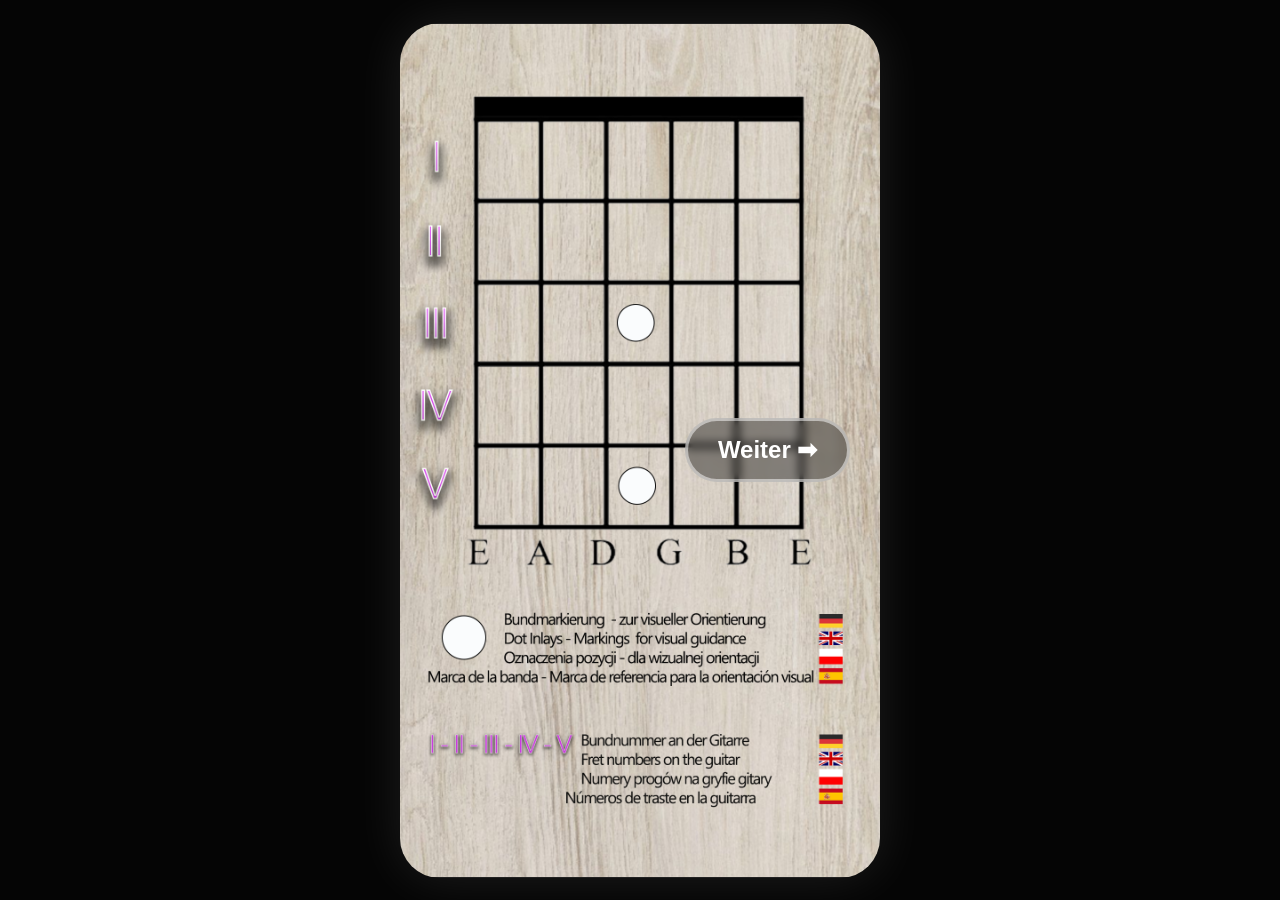
==== Aufgabe 2.html @ 6e95a96b "Initial commit: Little Guitar Academy Premium Smartphone App" ====
<!DOCTYPE html>
<html lang="de">
<head>
    <meta charset="UTF-8">
    <meta name="viewport" content="width=device-width, initial-scale=1.0">
    <title>Little Guitar Academy - Aufgabe 2</title>
    <meta name="description" content="Lerne mehr über Gitarren.">
    <link rel="stylesheet" href="style.css">
</head>
<body>
    <div id="app" class="page-aufgabe2">
        <!-- Versteckter Weiter-Button für die nächste Aufgabe -->
        <a href="Aufgabe 3.html" class="nav-arrow right-arrow hidden" id="finish-btn">Weiter ➡</a>

        <!-- Carousel Container -->
        <div id="carousel-container">
            <button id="prev-btn" class="nav-arrow left-arrow">◀</button>
            <div id="slides-wrapper">
                <!-- Slides werden per JavaScript generiert -->
            </div>
            <button id="next-btn" class="nav-arrow right-arrow">▶</button>
        </div>
    </div>

    <script src="translations.js"></script>
    <script src="aufgabe2.js"></script>
</body>
</html>
---- style.css ----
/* ======================================================
   Little Guitar Academy – Magical Design
   ====================================================== */

   * {
    margin: 0;
    padding: 0;
    box-sizing: border-box;
}

body {
    background-color: #050505;
    display: flex;
    justify-content: center;
    align-items: center;
    height: 100vh;
    width: 100vw;
    margin: 0;
    overflow: hidden; /* No outer website scroll */
    font-family: 'Comic Sans MS', 'Arial Rounded MT Bold', sans-serif;
}

/* ==========================================
   Utilities
   ========================================== */
.hidden {
    display: none !important;
}

/* --- App-Container mit Mascot-Hintergrund --- */
#app {
    position: relative;
    height: 95vh;
    max-height: 1920px;
    width: auto; /* Width determined by aspect-ratio */
    aspect-ratio: 9 / 16;
    background-color: #222;
    background-size: cover;
    background-position: center;
    background-repeat: no-repeat;
    border-radius: 40px;
    box-shadow: 0 0 50px rgba(255, 255, 255, 0.1);
    overflow-x: hidden;
    overflow-y: auto; /* Internal scrolling within the phone frame */
    display: flex;
    flex-direction: column;
    align-items: center;
    z-index: 10;
}

/* --- Page specific Backgrounds --- */
.page-menu {
    background-image: url('mascot.png');
}

.page-stimmung2 {
    background-image: url('Stimmung 2..png');
}

/* --- Navigation Buttons --- */
#start-menu-btn {
    position: absolute;
    bottom: 5%; /* Weiter nach unten gesetzt */
    left: 50%;
    transform: translateX(-50%);
    padding: 10px 30px;
    z-index: 100;
    display: inline-block;
    text-decoration: none;
    background: rgba(0, 0, 0, 0.6);
    backdrop-filter: blur(5px);
    border-radius: 40px;
    border: 2px solid rgba(255, 255, 255, 0.3);
    transition: all 0.3s ease;
    box-shadow: 0 5px 20px rgba(0, 0, 0, 0.5);
    white-space: nowrap;
}

#start-menu-btn .magic-text {
    margin: 0;
    font-size: 1.5rem; /* Schrift verkleinert */
}

#start-menu-btn:hover {
    background: rgba(0, 0, 0, 0.4);
    border-color: rgba(255, 255, 255, 0.8);
    transform: translateX(-50%) scale(1.05);
    box-shadow: 0 5px 30px rgba(255, 255, 255, 0.6);
}

/* --- Welcome Form (Hero Page) --- */
.welcome-container {
    position: absolute;
    top: 22%; /* Unterkante des Input-Feldes landet exakt beim 4. Bund, ohne das Logo zu verkratzen */
    width: 100%;
    display: flex;
    flex-direction: column;
    align-items: center;
    z-index: 200;
}

.welcome-title {
    font-size: 2.0rem; /* Kleiner und lesbarer */
    margin: 0 0 5px 0;
    font-weight: bold;
    letter-spacing: 2px;
}

/* Bunte Buchstaben-Symphonie (Rosa, Gelb, Blau, Grün, Lila, Orange) */
.welcome-title span:nth-child(6n+1) { color: #ff66cc; text-shadow: 0 0 10px rgba(255, 102, 204, 0.8); } /* Rosa */
.welcome-title span:nth-child(6n+2) { color: #ffdb4d; text-shadow: 0 0 10px rgba(255, 219, 77, 0.8); } /* Gelb */
.welcome-title span:nth-child(6n+3) { color: #4c4dff; text-shadow: 0 0 10px rgba(76, 77, 255, 0.8); } /* Blau */
.welcome-title span:nth-child(6n+4) { color: #4cff4c; text-shadow: 0 0 10px rgba(76, 255, 76, 0.8); } /* Grün */
.welcome-title span:nth-child(6n+5) { color: #d94dff; text-shadow: 0 0 10px rgba(217, 77, 255, 0.8); } /* Lila */
.welcome-title span:nth-child(6n+6) { color: #ff8c4c; text-shadow: 0 0 10px rgba(255, 140, 76, 0.8); } /* Orange */

.welcome-subtitle {
    color: #ffdb4d; /* Strahlendes Gelb statt Weiß */
    font-size: 1.1rem; /* Etwas kleiner */
    margin: 0 0 15px 0;
    letter-spacing: 0px; /* Zusammengeknutscht (schmaler) */
    font-weight: bold;
    text-shadow: 0 0 8px rgba(0, 0, 0, 0.8);
}

.name-input {
    background: rgba(0, 0, 0, 0.5); /* Dunklerer Hintergrund für besseren Kontrast */
    backdrop-filter: blur(8px);
    border: 3px solid rgba(255, 102, 204, 0.8); /* Bunte, deutliche Umrahmung statt Weiß */
    border-radius: 30px;
    padding: 10px 20px;
    color: white;
    font-size: 1.3rem;
    font-family: inherit;
    text-align: center;
    width: 250px;
    transition: all 0.3s ease;
    outline: none;
    box-shadow: 0 4px 15px rgba(0, 0, 0, 0.3);
}

.name-input::placeholder {
    color: rgba(255, 255, 255, 0.5);
}

.name-input:focus {
    width: 280px;
    border-color: #ffdb4d; /* Wechselt zu strahlendem Gelb bei Fokus */
    background: rgba(0, 0, 0, 0.6);
    box-shadow: 0 0 20px rgba(255, 219, 77, 0.8);
}

/* --- Sprachauswahl --- */
#language-selector {
    position: absolute;
    top: 10%; /* Deutlich weiter runter */
    left: 50%;
    transform: translateX(-50%);
    text-align: center;
    z-index: 300;
}

.lang-title {
    color: #ff66cc; /* Buntes Rosa statt Weiß */
    font-weight: bold;
    font-size: 1.2rem; /* Größer */
    margin: 0 0 8px 0;
    letter-spacing: 1px;
    text-shadow: 0 2px 4px rgba(0, 0, 0, 0.8);
}

.flags-container {
    display: flex;
    gap: 15px;
    justify-content: center;
}

.lang-flag {
    width: 55px; /* Größere Flaggen */
    height: 55px;
    border-radius: 50%;
    object-fit: cover;
    cursor: pointer;
    border: 2px solid rgba(255, 255, 255, 0.4);
    box-shadow: 0 2px 5px rgba(0, 0, 0, 0.5);
    transition: all 0.2s ease;
    filter: grayscale(40%); /* Nicht-aktive Flaggen leicht abgedunkelt */
}

.lang-flag:hover {
    transform: scale(1.1);
    filter: grayscale(0%);
    border-color: rgba(255, 255, 255, 0.8);
}

.lang-flag.active {
    transform: scale(1.2);
    border-color: #fff;
    box-shadow: 0 0 15px rgba(255, 255, 255, 0.8);
    filter: grayscale(0%);
}

.back-btn {
    position: absolute;
    top: 20px;
    left: 20px;
    padding: 10px 20px;
    background: rgba(255, 255, 255, 0.2);
    backdrop-filter: blur(5px);
    color: white;
    text-decoration: none;
    font-size: 1.2rem;
    font-weight: bold;
    border-radius: 20px;
    border: 2px solid rgba(255, 255, 255, 0.5);
    z-index: 200;
    transition: all 0.2s ease;
}

.back-btn:hover {
    background: rgba(255, 255, 255, 0.4);
    transform: scale(1.05);
}

.next-btn {
    position: absolute;
    bottom: 30px;
    left: 50%;
    transform: translateX(-50%);
    padding: 12px 30px;
    background: rgba(255, 255, 255, 0.15);
    backdrop-filter: blur(8px);
    color: white;
    text-decoration: none;
    font-size: 1.4rem;
    font-weight: bold;
    border-radius: 30px;
    border: 2px solid rgba(255, 255, 255, 0.6);
    z-index: 200;
    transition: all 0.2s ease;
    box-shadow: 0 4px 15px rgba(0, 0, 0, 0.3);
    white-space: nowrap;
}

.next-btn:hover {
    background: rgba(255, 255, 255, 0.3);
    transform: translateX(-50%) scale(1.05);
    box-shadow: 0 6px 20px rgba(255, 255, 255, 0.4);
}

/* --- Start Overlay (für AudioContext Freigabe) --- */
#start-overlay {
    position: absolute;
    top: 0;
    left: 0;
    width: 100%;
    height: 100%;
    background: rgba(0, 0, 0, 0.6);
    backdrop-filter: blur(8px);
    z-index: 1000;
    display: flex;
    justify-content: center;
    align-items: center;
    cursor: pointer;
    transition: opacity 0.8s ease, visibility 0.8s;
}

#start-overlay.hidden {
    opacity: 0;
    visibility: hidden;
    pointer-events: none;
}

.magic-text {
    font-size: 4vw;
    color: #ffd700;
    text-shadow: 0 0 20px #ff69b4, 0 0 40px #ff1493;
    animation: float 2s ease-in-out infinite;
    text-align: center;
}

@keyframes float {
    0%, 100% { transform: translateY(0); }
    50% { transform: translateY(-15px); }
}

/* --- Page Title --- */
.page-title {
    position: absolute;
    top: 120px; /* Deutlich höher, damit es nicht in die Buttons ragt */
    left: 50%;
    transform: translateX(-50%);
    width: 90%;
    text-align: center;
    color: rgba(255, 255, 255, 0.9);
    font-size: min(6vw, 2.2rem); /* Skaliert exakt mit der Fensterbreite */
    text-shadow: 0 0 10px rgba(255, 255, 255, 0.5);
    z-index: 50;
    margin: 0;
    font-family: 'Inter', 'Segoe UI', Arial, sans-serif; /* Cleaner, erwachsenerer Font */
    font-weight: 600;
    letter-spacing: 0.5px; /* Weniger breit */
    white-space: nowrap; /* In einer Linie erzwingen (Vers) */
    padding: 0 5%;
}

/* --- Tuning Interface (Buttons + Strings) --- */
#tuning-interface {
    position: absolute;
    /* Höher angesetzt, bei der oberen Akustik-Loch-Kante */
    top: 55%; 
    left: 50%;
    transform: translate(-50%, -50%);
    /* Etwas breiter als vorher */
    width: 380px; 
    height: 55%; 
    display: flex;
    flex-direction: column;
    z-index: 10;
}

/* --- Buttons Container --- */
#buttons-container {
    display: flex;
    justify-content: space-between;
    width: 100%;
    margin-bottom: 15px; /* Abstand zu den Saiten */
}

/* --- Einzelne bunte Buttons --- */
.tuning-btn {
    width: 45px;
    height: 45px;
    border-radius: 50%;
    border: 2px solid rgba(255, 255, 255, 0.8);
    font-size: 1.2rem;
    font-weight: bold;
    color: white;
    cursor: pointer;
    box-shadow: 0 4px 10px rgba(0,0,0,0.5);
    transition: all 0.2s ease;
    display: flex;
    justify-content: center;
    align-items: center;
    text-shadow: 1px 1px 3px rgba(0,0,0,0.8);
}

.tuning-btn:active {
    transform: scale(0.9);
}

/* Button-Farben passend zu den Saiten */
.tuning-btn[data-index="0"] { background: radial-gradient(circle, #ff4c4c, #cc0000); box-shadow: 0 0 15px #ff4c4c; } /* Rot */
.tuning-btn[data-index="1"] { background: radial-gradient(circle, #ffdb4d, #cca300); box-shadow: 0 0 15px #ffdb4d; } /* Gelb */
.tuning-btn[data-index="2"] { background: radial-gradient(circle, #4cff4c, #00cc00); box-shadow: 0 0 15px #4cff4c; } /* Grün */
.tuning-btn[data-index="3"] { background: radial-gradient(circle, #4c4dff, #0000cc); box-shadow: 0 0 15px #4c4dff; } /* Blau */
.tuning-btn[data-index="4"] { background: radial-gradient(circle, #d94dff, #9900cc); box-shadow: 0 0 15px #d94dff; } /* Lila */
.tuning-btn[data-index="5"] { background: radial-gradient(circle, #ff8c4c, #cc5200); box-shadow: 0 0 15px #ff8c4c; } /* Orange */

/* --- Saiten-Container --- */
#strings-container {
    width: 100%; 
    flex-grow: 1; /* Nimmt den restlichen Platz nach unten ein */
    display: flex;
    justify-content: space-between;
}

/* --- Einzelne magische Saite --- */
.guitar-string {
    width: 45px; /* Exakt dieselbe Breite wie .tuning-btn, damit sie mittig darunter liegen! */
    height: 100%;
    cursor: pointer;
    position: relative;
    display: flex;
    justify-content: center;
    /* Transparente Hitbox für einfachen Hover */
    background: transparent; 
}

/* Sichtbare Saite (Pseudo-Element), um dicke Hitbox beizubehalten */
.guitar-string::before {
    content: '';
    position: absolute;
    top: 0;
    bottom: 0;
    width: 6px;
    border-radius: 4px;
    opacity: 0.6; /* Dezent im Ruhezustand */
    transition: all 0.3s cubic-bezier(0.25, 0.8, 0.25, 1);
}

/* Saiten-Farben (Regenbogen) */
.guitar-string[data-index="0"]::before {
    background: #ff3b3b;
    box-shadow: 0 0 5px #ff3b3b;
    width: 8px; /* Tiefe E = dicker */
}
.guitar-string[data-index="1"]::before {
    background: #ffb83b;
    box-shadow: 0 0 5px #ffb83b;
    width: 7px;
}
.guitar-string[data-index="2"]::before {
    background: #3bff5b;
    box-shadow: 0 0 5px #3bff5b;
    width: 6px;
}
.guitar-string[data-index="3"]::before {
    background: #3b9bff;
    box-shadow: 0 0 5px #3b9bff;
    width: 5px;
}
.guitar-string[data-index="4"]::before {
    background: #b83bff;
    box-shadow: 0 0 5px #b83bff;
    width: 4px;
}
.guitar-string[data-index="5"]::before {
    background: #ff3b9b; /* Hohes E = Pink/Orange für Magie */
    box-shadow: 0 0 5px #ff3b9b;
    width: 3px;
}

/* --- Hover-Effekt (Magisches Aufglühen) --- */
.guitar-string:hover::before,
.guitar-string.vibrate::before {
    opacity: 1; /* Volles Aufglühen */
    filter: brightness(1.5) contrast(1.2);
}

.guitar-string[data-index="0"]:hover::before, .guitar-string[data-index="0"].vibrate::before { box-shadow: 0 0 20px #ff3b3b, 0 0 40px #ff3b3b; }
.guitar-string[data-index="1"]:hover::before, .guitar-string[data-index="1"].vibrate::before { box-shadow: 0 0 20px #ffb83b, 0 0 40px #ffb83b; }
.guitar-string[data-index="2"]:hover::before, .guitar-string[data-index="2"].vibrate::before { box-shadow: 0 0 20px #3bff5b, 0 0 40px #3bff5b; }
.guitar-string[data-index="3"]:hover::before, .guitar-string[data-index="3"].vibrate::before { box-shadow: 0 0 20px #3b9bff, 0 0 40px #3b9bff; }
.guitar-string[data-index="4"]:hover::before, .guitar-string[data-index="4"].vibrate::before { box-shadow: 0 0 20px #b83bff, 0 0 40px #b83bff; }
.guitar-string[data-index="5"]:hover::before, .guitar-string[data-index="5"].vibrate::before { box-shadow: 0 0 20px #ff3b9b, 0 0 40px #ff3b9b; }

/* --- Vibrations-Animation --- */
@keyframes string-vibrate {
    0% { transform: translateX(0); }
    15% { transform: translateX(-3px); }
    30% { transform: translateX(2.5px); }
    45% { transform: translateX(-2px); }
    60% { transform: translateX(1.5px); }
    75% { transform: translateX(-1px); }
    90% { transform: translateX(0.5px); }
    100% { transform: translateX(0); }
}

/* Wenn die Saite klingt (Hover + JS) */
.guitar-string.vibrate::before {
    animation: string-vibrate 0.12s ease-in-out infinite;
}

/* --- Fade-Out Effekt für Seitenwechsel --- */
.page-fade-out {
    opacity: 0;
    transition: opacity 1.5s ease-in-out;
    pointer-events: none;
}

/* ==========================================
   Aufgabe 2: Akkord-Carousel (Vollbild)
   ========================================== */
.page-aufgabe2 {
    width: 100vw;
    height: 100vh;
    overflow: hidden;
    position: relative;
    background: #000;
    /* Hintergrund wird bildschirmfüllend skaliert, aber nicht übermäßig vergrößert */
    background-size: cover;
    background-position: center;
}

#carousel-container {
    width: 100%;
    height: 100%;
    position: relative;
    display: flex;
    justify-content: center;
    align-items: center;
}

#slides-wrapper {
    width: 100%;
    height: 100%;
    position: relative;
}

.carousel-slide {
    position: absolute;
    top: 0;
    left: 0;
    width: 100%;
    height: 100%;
    background-size: contain; /* Damit das ganze Bild sichtbar bleibt! */
    background-position: center;
    background-repeat: no-repeat;
    display: flex;
    justify-content: center;
    align-items: flex-end; /* Button unten */
    padding-bottom: 2%; /* Weniger Abstand, damit der Akkordname nicht verdeckt wird */
    opacity: 0;
    transition: opacity 0.5s ease-in-out;
}

.carousel-slide.active {
    opacity: 1;
    z-index: 10;
}

/* Navigation Pfeile */
.nav-arrow {
    position: absolute;
    top: 50%;
    transform: translateY(-50%);
    background: rgba(0, 0, 0, 0.4);
    border: 3px solid rgba(255, 255, 255, 0.5);
    color: white;
    font-size: 1.5rem;
    padding: 15px 30px;
    border-radius: 40px;
    cursor: pointer;
    z-index: 100;
    display: flex;
    justify-content: center;
    align-items: center;
    transition: all 0.3s ease;
    backdrop-filter: blur(5px);
    font-weight: bold;
    white-space: nowrap;
}

.nav-arrow:hover {
    background: rgba(0, 0, 0, 0.7);
    transform: translateY(-50%) scale(1.1);
    border-color: #ffdb4d;
    box-shadow: 0 0 20px rgba(255, 219, 77, 0.8);
    color: #ffdb4d;
}

.left-arrow { left: 30px; }
.right-arrow { right: 30px; }

/* Play Chord Button (Magisch!) */
.play-chord-btn {
    background: radial-gradient(circle, #ff66cc, #cc0066);
    border: 3px solid #fff;
    border-radius: 40px;
    padding: 15px 40px;
    color: white;
    font-size: 2rem;
    font-weight: bold;
    cursor: pointer;
    box-shadow: 0 0 20px #ff66cc, 0 8px 30px rgba(0,0,0,0.5);
    transition: all 0.2s cubic-bezier(0.25, 0.8, 0.25, 1);
    z-index: 50;
    text-shadow: 2px 2px 5px rgba(0,0,0,0.5);
}

.play-chord-btn:hover {
    transform: scale(1.08) translateY(-5px);
    box-shadow: 0 0 40px #ff66cc, 0 15px 40px rgba(0,0,0,0.6);
}

.play-chord-btn.clicked {
    transform: scale(0.95);
    box-shadow: 0 0 10px #ff66cc;
    filter: brightness(1.2);
}

/* --- Page 3: Vertrauens-Seite (Professional Only) --- */
/* Legacy .page-trust removed for consolidation */

.page-trust .content-overlay {
    background: rgba(0, 0, 0, 0.7); /* Dunkler Overlay für Lesbarkeit */
    backdrop-filter: blur(10px);
    border: 1px solid rgba(255, 255, 255, 0.1);
    border-radius: 20px;
    padding: 30px;
    max-width: 600px;
    width: 100%;
    box-shadow: 0 10px 30px rgba(0, 0, 0, 0.5);
    margin: auto; /* Vertikal zentrieren */
}

.trust-title {
    font-size: 1.8rem;
    text-align: center;
    margin-bottom: 20px;
    letter-spacing: 2px;
    color: #ffd700; /* Gold für Vertrauen */
    font-weight: bold;
    text-transform: uppercase;
}

.trust-intro {
    font-size: 1rem;
    margin-bottom: 15px;
    line-height: 1.4;
    font-weight: bold;
}

.trust-list {
    list-style: none;
    padding: 0;
    margin-bottom: 30px;
}

.trust-list li {
    font-size: 0.9rem; /* Erheblich kleiner */
    line-height: 1.6;
    margin-bottom: 20px;
    color: rgba(255, 255, 255, 0.9);
}

.contact-section, .privacy-section {
    margin-top: 40px;
    border-top: 1px solid rgba(255, 255, 255, 0.1);
    padding-top: 20px;
}

.contact-section h2, .privacy-section h3 {
    font-size: 1.2rem;
    margin-bottom: 15px;
    letter-spacing: 1px;
}

.magic-form {
    display: flex;
    flex-direction: column;
    gap: 15px;
}

.magic-form input, .magic-form textarea {
    background: rgba(255, 255, 255, 0.05);
    border: 1px solid rgba(255, 255, 255, 0.2);
    border-radius: 8px;
    padding: 12px;
    color: white;
    font-family: Arial, sans-serif;
    font-size: 0.9rem;
}

.magic-form textarea {
    min-height: 100px;
    resize: vertical;
}

.magic-form input:focus, .magic-form textarea:focus {
    border-color: #ffd700;
    outline: none;
    background: rgba(255, 255, 255, 0.1);
    box-shadow: 0 0 15px rgba(255, 215, 0, 0.3);
}

.privacy-text {
    font-size: 0.8rem;
    color: rgba(255, 255, 255, 0.6);
    line-height: 1.4;
    max-height: 120px;
    overflow-y: auto;
    padding: 15px;
    background: rgba(0, 0, 0, 0.3);
    border-radius: 8px;
    border: 1px inset rgba(255, 255, 255, 0.05);
}

/* Back Button Fix für Vertrauensseite */
.page-trust .back-btn {
    position: absolute;
    top: 20px;
    left: 20px;
    width: auto;
}

/* Responsive Anpassungen für Textseite */
@media (max-width: 600px) {
    .page-trust { padding: 40px 10px; }
    .page-trust .content-overlay { padding: 20px; }
    .trust-title { font-size: 1.5rem; }
}

/* ==========================================
   High-Fidelity Branding & Footer (Mockup)
   ========================================== */

.brand-header {
    display: flex;
    align-items: center;
    padding: 20px;
    width: 100%;
}

.brand-logo-img {
    height: 80px;
    width: auto;
    object-fit: contain;
    margin-right: 15px;
    filter: drop-shadow(0 4px 8px rgba(0,0,0,0.5));
}
.brand-name-gold {
    color: #94845b;
    font-family: 'Times New Roman', serif;
    font-size: 1.6rem;
    font-weight: bold;
    letter-spacing: 1px;
    text-shadow: 2px 2px 4px rgba(0,0,0,0.5);
    line-height: 1.1;
}

.page-trust {
    background: url('HOLZ HINTERGRUND CLEAN 1080x1920.png') no-repeat center top;
    background-size: cover;
    background-attachment: scroll; /* Scroll with content inside #app */
    color: white;
    padding: 15px;
    display: flex;
    flex-direction: column;
    align-items: center;
    width: 100%; /* Fill #app container width */
    height: auto;
    min-height: 100.1%; /* Push content down to allow internal scroll if needed */
    box-sizing: border-box;
    border-radius: 40px;
}

.trust-title {
    color: #94845b; 
    font-size: 1.6rem; /* Still smaller */
    font-weight: 900;
    margin: 5px 0 10px 0; 
    text-transform: uppercase;
    text-align: center;
    letter-spacing: 1px;
    text-shadow: 0 0 10px rgba(0,0,0,0.7);
}

.trust-intro {
    font-size: 1.1rem; /* Verkleinert von 1.3rem */
    font-weight: bold;
    text-align: center;
    max-width: 90%;
    margin-bottom: 15px; /* Verkleinert von 25px */
    line-height: 1.3;
}

.trust-list {
    list-style: none;
    padding: 0;
    margin: 0;
    max-width: 90%;
}

.trust-list li {
    margin-bottom: 10px;
    font-size: 0.85rem; /* Still a bit smaller to fit more */
    line-height: 1.3;
    position: relative;
    padding-left: 15px;
}

.trust-list li::before {
    content: "•";
    position: absolute;
    left: 0;
    color: #ffdb4d;
}

/* Einheitlicher Dark-Style Button (Replikation von .black-btn) */
.gradient-btn {
    background: #222;
    border: 2px solid #555;
    color: white;
    padding: 12px 30px; /* Kompakter */
    border-radius: 50px;
    text-decoration: none;
    font-weight: bold;
    font-size: 1.1rem; /* Verkleinert von 1.3rem */
    margin: 15px 0; /* Verkleinert von 30px */
    box-shadow: 0 4px 15px rgba(0,0,0,0.4);
    transition: all 0.3s ease;
    display: inline-block;
    text-align: center;
}

.gradient-btn:hover {
    background: #000;
    transform: scale(1.05);
    border-color: #94845b; /* Passendes Gold für den Hover-Rand */
}

.gradient-btn:hover {
    transform: scale(1.05);
    box-shadow: 0 6px 20px rgba(255, 0, 204, 0.4);
}

/* Footer Layout (Mockup) */
.social-footer {
    width: 100%;
    display: flex;
    flex-direction: column;
    align-items: center;
    margin-top: auto;
    padding-bottom: 40px; /* Mehr Platz für den Button darüber */
}

.partner-logos {
    display: flex;
    gap: 20px;
    margin-bottom: 15px;
    align-items: center;
}

.partner-logo {
    height: 35px;
    object-fit: contain;
    border-radius: 4px;
}

.social-links {
    display: flex;
    gap: 20px;
}

.social-icon {
    width: 40px;
    height: 40px;
    object-fit: cover;
    border-radius: 8px;
    transition: transform 0.2s ease;
}

.social-icon:hover {
    transform: scale(1.2);
}

/* Kontakt Form Styling (Mockup) */
.contact-container {
    width: 90%;
    max-width: 400px;
}

.contact-label {
    display: block;
    color: #fff;
    font-weight: bold;
    text-transform: uppercase;
    margin-bottom: 10px;
}

.dark-input {
    width: 100%;
    background: rgba(0, 0, 0, 0.6);
    border: 1px solid rgba(255, 255, 255, 0.2);
    border-radius: 8px;
    padding: 12px;
    color: white;
    margin-bottom: 15px;
    font-size: 1rem;
}

.dark-input::placeholder {
    color: rgba(255, 255, 255, 0.5);
}

.submit-btn-light {
    width: 100%;
    background: #222;
    border: 2px solid #555;
    color: white;
    padding: 12px;
    border-radius: 30px;
    font-weight: bold;
    font-size: 1.1rem;
    cursor: pointer;
    margin-bottom: 30px;
    transition: all 0.3s ease;
}

.submit-btn-light:hover {
    background: #000;
    border-color: #94845b;
}

.privacy-section-styled {
    text-align: center;
    font-size: 0.9rem;
    line-height: 1.4;
    color: rgba(255, 255, 255, 0.8);
    margin-bottom: 40px;
}

.black-btn {
    background: #222;
    border: 2px solid #555;
    color: white;
    padding: 10px 25px;
    border-radius: 30px;
    text-decoration: none;
    font-weight: bold;
    display: inline-block;
    transition: background 0.3s;
}

.black-btn:hover {
    background: #000;
}

/* Finale Link-Buttons (In der Mitte der Höhe platziert, wie die Pfeile) */
#finish-btn {
    position: absolute;
    top: 50%;
    right: 30px;
    transform: translateY(-50%);
    background: rgba(0, 0, 0, 0.4);
    border: 3px solid rgba(255, 255, 255, 0.5);
    color: white;
    padding: 15px 30px;
    border-radius: 40px;
    font-weight: bold;
    font-size: 1.5rem;
    text-decoration: none;
    z-index: 1000;
    transition: all 0.3s ease;
    backdrop-filter: blur(5px);
    white-space: nowrap;
    display: flex;
    justify-content: center;
    align-items: center;
}

#finish-btn:hover {
    background: rgba(0, 0, 0, 0.7);
    transform: translateY(-50%) scale(1.1);
    border-color: #ffdb4d;
    box-shadow: 0 0 20px rgba(255, 219, 77, 0.8);
    color: #ffdb4d;
}

/* Globaler Footer Style */
.app-footer {
    width: 100%;
    padding: 15px 0;
    font-size: 0.75rem;
    color: rgba(148, 132, 91, 0.7); /* Sanfter Goldton */
    font-family: 'Arial', sans-serif;
    border-top: 1px solid rgba(255, 255, 255, 0.05);
}

.footer-content {
    display: flex;
    justify-content: space-between;
    align-items: center;
    max-width: 450px;
    margin: 0 auto;
    padding: 0 15px;
}

.privacy-link {
    color: #94845b;
    text-decoration: none;
    transition: color 0.3s;
}

.privacy-link:hover {
    text-decoration: underline;
    color: #ffdb4d;
}

/* Modal Styles */
.modal-overlay {
    display: none;
    position: fixed;
    top: 0;
    left: 0;
    width: 100%;
    height: 100%;
    background: rgba(0, 0, 0, 0.85);
    backdrop-filter: blur(8px);
    z-index: 3000;
    justify-content: center;
    align-items: center;
    padding: 20px;
}

.modal-content {
    background: #2a2a2a;
    border: 1px solid #94845b;
    border-radius: 15px;
    max-width: 450px;
    width: 100%;
    padding: 25px;
    position: relative;
    box-shadow: 0 10px 30px rgba(0,0,0,0.5);
    color: white;
}

.modal-close {
    position: absolute;
    top: 10px;
    right: 15px;
    font-size: 1.5rem;
    color: #94845b;
    cursor: pointer;
    line-height: 1;
}

.modal-close:hover {
    color: #ffdb4d;
}

.modal-body {
    font-size: 0.95rem;
    line-height: 1.6;
}

.modal-body h2 {
    color: #94845b;
    margin-top: 0;
    font-size: 1.2rem;
    text-transform: uppercase;
}
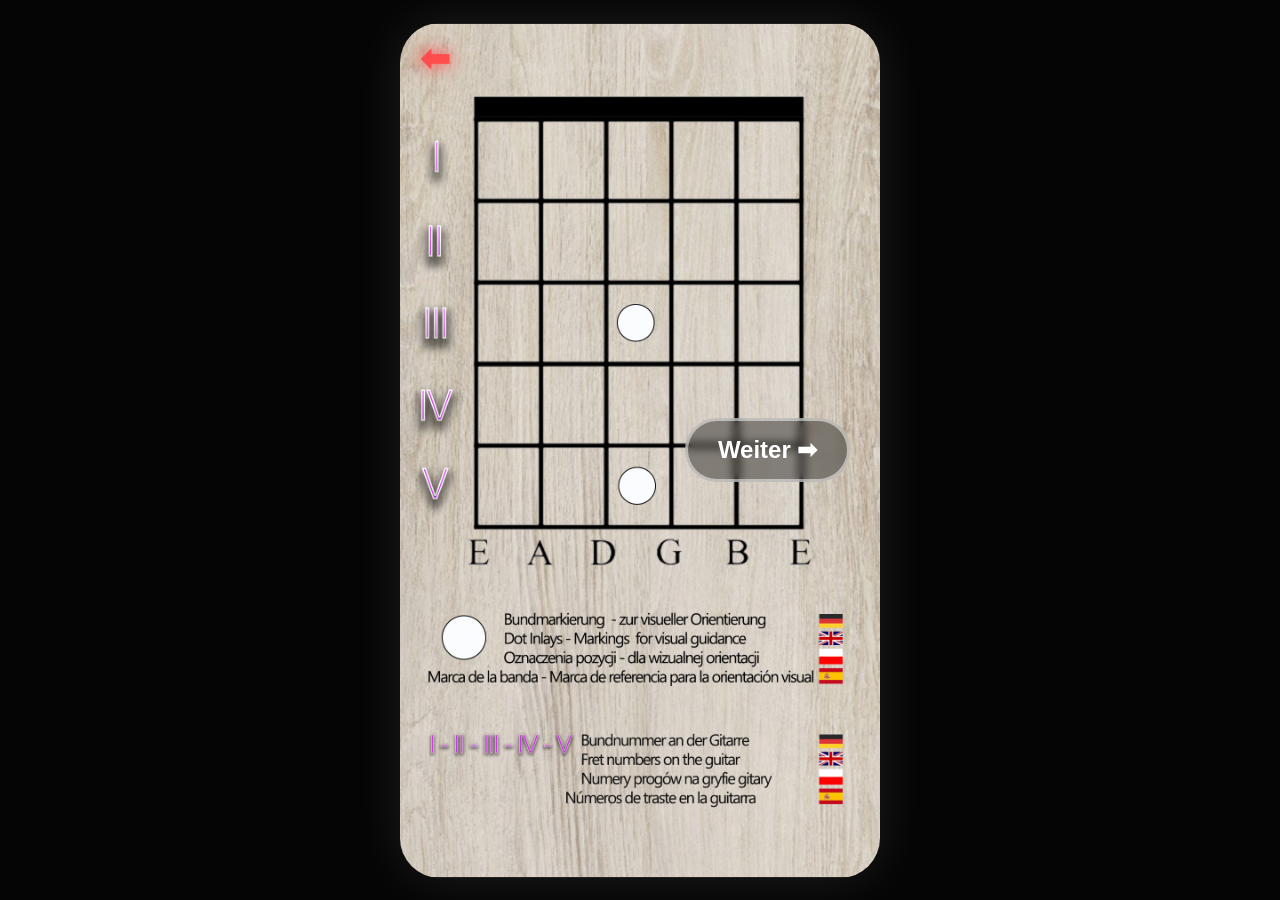
==== commit d076e832: "Phase 57: Optimized navigation with glowing top arrows" ====
--- a/Aufgabe 2.html
+++ b/Aufgabe 2.html
@@ -9,8 +9,9 @@
 </head>
 <body>
     <div id="app" class="page-aufgabe2">
-        <!-- Versteckter Weiter-Button für die nächste Aufgabe -->
-        <a href="Aufgabe 3.html" class="nav-arrow right-arrow hidden" id="finish-btn">Weiter ➡</a>
+        <!-- Top Nav Arrows -->
+        <a href="Stimmung 2.html" class="top-nav-arrow top-nav-back">⬅</a>
+        <a href="Aufgabe 3.html" class="top-nav-arrow top-nav-next hidden" id="finish-btn">➡</a>
 
         <!-- Carousel Container -->
         <div id="carousel-container">
--- a/style.css
+++ b/style.css
@@ -50,17 +50,55 @@
 
 /* --- Page specific Backgrounds --- */
 .page-menu {
-    background-image: url('mascot.png');
+    background-image: url('Little Guitar Academy HOME PAGE 2 .png');
 }
 
 .page-stimmung2 {
     background-image: url('Stimmung 2..png');
 }
 
-/* --- Navigation Buttons --- */
+/* --- Global Top Navigation Arrows (Phase 57 Improvement) --- */
+.top-nav-arrow {
+    position: absolute;
+    top: 15px;
+    font-size: 2.22rem; /* Dezents aber gut tippbar */
+    z-index: 1000;
+    text-decoration: none;
+    transition: all 0.3s ease;
+    cursor: pointer;
+    font-weight: bold;
+}
+
+.top-nav-next {
+    right: 20px;
+    color: #4cff4c; /* Glow Grün */
+    text-shadow: 0 0 15px #4cff4c, 0 0 30px rgba(76, 255, 76, 0.5);
+}
+
+.top-nav-next:hover {
+    transform: scale(1.2) translateX(3px);
+    filter: brightness(1.2);
+}
+
+.top-nav-back {
+    left: 20px;
+    color: #ff4c4c; /* Rote Farbe */
+    text-shadow: 0 0 15px #ff4c4c, 0 0 30px rgba(255, 76, 76, 0.5);
+}
+
+.top-nav-back:hover {
+    transform: scale(1.2) translateX(-3px);
+    filter: brightness(1.2);
+}
+
+.top-nav-arrow.hidden {
+    display: none;
+}
+
+/* --- Old Navigation Buttons (Hide if needed or keep for Hero) --- */
 #start-menu-btn {
     position: absolute;
-    bottom: 5%; /* Weiter nach unten gesetzt */
+    bottom: 12%; /* Etwas höher geschoben */
     left: 50%;
     transform: translateX(-50%);
     padding: 10px 30px;
@@ -91,7 +129,7 @@
 /* --- Welcome Form (Hero Page) --- */
 .welcome-container {
     position: absolute;
-    top: 22%; /* Unterkante des Input-Feldes landet exakt beim 4. Bund, ohne das Logo zu verkratzen */
+    top: 14%; /* Noch höher */
     width: 100%;
     display: flex;
     flex-direction: column;
@@ -100,7 +138,7 @@
 }
 
 .welcome-title {
-    font-size: 2.0rem; /* Kleiner und lesbarer */
+    font-size: 1.6rem; /* Kleiner */
     margin: 0 0 5px 0;
     font-weight: bold;
     letter-spacing: 2px;
@@ -115,25 +153,25 @@
 .welcome-title span:nth-child(6n+6) { color: #ff8c4c; text-shadow: 0 0 10px rgba(255, 140, 76, 0.8); } /* Orange */
 
 .welcome-subtitle {
-    color: #ffdb4d; /* Strahlendes Gelb statt Weiß */
-    font-size: 1.1rem; /* Etwas kleiner */
+    color: #ffffff; /* Weiß statt Gelb */
+    font-size: 1.1rem;
     margin: 0 0 15px 0;
-    letter-spacing: 0px; /* Zusammengeknutscht (schmaler) */
-    font-weight: bold;
-    text-shadow: 0 0 8px rgba(0, 0, 0, 0.8);
+    letter-spacing: 0px; 
+    font-weight: bold;
+    text-shadow: 0 0 8px rgba(0, 0, 0, 1);
 }
 
 .name-input {
-    background: rgba(0, 0, 0, 0.5); /* Dunklerer Hintergrund für besseren Kontrast */
+    background: rgba(0, 0, 0, 0.5); 
     backdrop-filter: blur(8px);
-    border: 3px solid rgba(255, 102, 204, 0.8); /* Bunte, deutliche Umrahmung statt Weiß */
+    border: 3px solid rgba(255, 102, 204, 0.8); 
     border-radius: 30px;
-    padding: 10px 20px;
-    color: white;
-    font-size: 1.3rem;
+    padding: 8px 15px; /* Weniger Padding */
+    color: white;
+    font-size: 1.1rem; /* Kleinere Schrift */
     font-family: inherit;
     text-align: center;
-    width: 250px;
+    width: 200px; /* Schmaler */
     transition: all 0.3s ease;
     outline: none;
     box-shadow: 0 4px 15px rgba(0, 0, 0, 0.3);
@@ -153,7 +191,7 @@
 /* --- Sprachauswahl --- */
 #language-selector {
     position: absolute;
-    top: 10%; /* Deutlich weiter runter */
+    top: 2%; /* Noch höher */
     left: 50%;
     transform: translateX(-50%);
     text-align: center;
@@ -161,9 +199,9 @@
 }
 
 .lang-title {
-    color: #ff66cc; /* Buntes Rosa statt Weiß */
-    font-weight: bold;
-    font-size: 1.2rem; /* Größer */
+    color: #ffffff; /* Weiß statt Rosa */
+    font-weight: bold;
+    font-size: 1.4rem; /* Noch etwas größer */
     margin: 0 0 8px 0;
     letter-spacing: 1px;
     text-shadow: 0 2px 4px rgba(0, 0, 0, 0.8);
@@ -176,8 +214,8 @@
 }
 
 .lang-flag {
-    width: 55px; /* Größere Flaggen */
-    height: 55px;
+    width: 40px; /* Viel kleiner */
+    height: 40px;
     border-radius: 50%;
     object-fit: cover;
     cursor: pointer;
@@ -222,24 +260,8 @@
     transform: scale(1.05);
 }
 
-.next-btn {
-    position: absolute;
-    bottom: 30px;
-    left: 50%;
-    transform: translateX(-50%);
-    padding: 12px 30px;
-    background: rgba(255, 255, 255, 0.15);
-    backdrop-filter: blur(8px);
-    color: white;
-    text-decoration: none;
-    font-size: 1.4rem;
-    font-weight: bold;
-    border-radius: 30px;
-    border: 2px solid rgba(255, 255, 255, 0.6);
-    z-index: 200;
-    transition: all 0.2s ease;
-    box-shadow: 0 4px 15px rgba(0, 0, 0, 0.3);
-    white-space: nowrap;
+.next-btn, .gradient-btn, .submit-btn-light, .black-btn {
+    display: none !important; /* Verstecken, da wir jetzt die Pfeile oben nutzen */
 }
 
 .next-btn:hover {
@@ -287,32 +309,31 @@
 /* --- Page Title --- */
 .page-title {
     position: absolute;
-    top: 120px; /* Deutlich höher, damit es nicht in die Buttons ragt */
+    top: 120px; 
     left: 50%;
     transform: translateX(-50%);
     width: 90%;
     text-align: center;
     color: rgba(255, 255, 255, 0.9);
-    font-size: min(6vw, 2.2rem); /* Skaliert exakt mit der Fensterbreite */
-    text-shadow: 0 0 10px rgba(255, 255, 255, 0.5);
+    font-size: min(5vw, 1.6rem); /* Etwas kleiner */
+    text-shadow: 0 0 10px rgba(0, 0, 0, 1);
     z-index: 50;
     margin: 0;
-    font-family: 'Inter', 'Segoe UI', Arial, sans-serif; /* Cleaner, erwachsenerer Font */
+    font-family: 'Inter', 'Segoe UI', Arial, sans-serif; 
     font-weight: 600;
-    letter-spacing: 0.5px; /* Weniger breit */
-    white-space: nowrap; /* In einer Linie erzwingen (Vers) */
+    letter-spacing: -0.5px; /* Schmaler */
+    white-space: nowrap; 
     padding: 0 5%;
 }
 
 /* --- Tuning Interface (Buttons + Strings) --- */
 #tuning-interface {
     position: absolute;
-    /* Höher angesetzt, bei der oberen Akustik-Loch-Kante */
     top: 55%; 
     left: 50%;
     transform: translate(-50%, -50%);
-    /* Etwas breiter als vorher */
-    width: 380px; 
+    width: 85%; /* Schmaler für Mobile (Prozent statt feste px) */
+    max-width: 330px; 
     height: 55%; 
     display: flex;
     flex-direction: column;
@@ -329,11 +350,11 @@
 
 /* --- Einzelne bunte Buttons --- */
 .tuning-btn {
-    width: 45px;
-    height: 45px;
+    width: 40px; /* Etwas schmaler */
+    height: 40px;
     border-radius: 50%;
     border: 2px solid rgba(255, 255, 255, 0.8);
-    font-size: 1.2rem;
+    font-size: 1.1rem; /* Etwas kleiner */
     font-weight: bold;
     color: white;
     cursor: pointer;
@@ -367,13 +388,12 @@
 
 /* --- Einzelne magische Saite --- */
 .guitar-string {
-    width: 45px; /* Exakt dieselbe Breite wie .tuning-btn, damit sie mittig darunter liegen! */
+    width: 40px; /* Etwas schmaler */
     height: 100%;
     cursor: pointer;
     position: relative;
     display: flex;
     justify-content: center;
-    /* Transparente Hitbox für einfachen Hover */
     background: transparent; 
 }
 
@@ -939,37 +959,33 @@
     color: #ffdb4d;
 }
 
-/* Globaler Footer Style */
-.app-footer {
-    width: 100%;
-    padding: 15px 0;
-    font-size: 0.75rem;
-    color: rgba(148, 132, 91, 0.7); /* Sanfter Goldton */
+/* Globaler Footer Style (Phase 57) */
+.delicate-footer {
+    width: 100%;
+    position: absolute;
+    bottom: 10px;
+    left: 0;
+    text-align: center;
+    font-size: 11px;
+    color: rgba(148, 132, 91, 0.6); /* Sehr subtiler Goldton */
     font-family: 'Arial', sans-serif;
-    border-top: 1px solid rgba(255, 255, 255, 0.05);
-}
-
-.footer-content {
-    display: flex;
-    justify-content: space-between;
-    align-items: center;
-    max-width: 450px;
-    margin: 0 auto;
-    padding: 0 15px;
-}
-
-.privacy-link {
-    color: #94845b;
+    z-index: 50;
+    pointer-events: auto;
+}
+
+.delicate-footer a {
+    color: inherit;
     text-decoration: none;
-    transition: color 0.3s;
-}
-
-.privacy-link:hover {
+    margin: 0 5px;
+    transition: color 0.3s ease;
+}
+
+.delicate-footer a:hover {
+    color: #ffdb4d;
     text-decoration: underline;
-    color: #ffdb4d;
-}
-
-/* Modal Styles */
+}
+
+/* Modal Styles Enhancement */
 .modal-overlay {
     display: none;
     position: fixed;
@@ -977,48 +993,62 @@
     left: 0;
     width: 100%;
     height: 100%;
-    background: rgba(0, 0, 0, 0.85);
-    backdrop-filter: blur(8px);
-    z-index: 3000;
+    background: rgba(0, 0, 0, 0.9);
+    backdrop-filter: blur(10px);
+    z-index: 9999;
     justify-content: center;
     align-items: center;
     padding: 20px;
 }
 
 .modal-content {
-    background: #2a2a2a;
+    background: #1a1a1a;
     border: 1px solid #94845b;
-    border-radius: 15px;
-    max-width: 450px;
-    width: 100%;
-    padding: 25px;
+    border-radius: 20px;
+    max-width: 400px;
+    width: 90%;
+    padding: 30px;
     position: relative;
-    box-shadow: 0 10px 30px rgba(0,0,0,0.5);
-    color: white;
+    box-shadow: 0 15px 40px rgba(0,0,0,0.8);
+    color: #eee;
 }
 
 .modal-close {
     position: absolute;
-    top: 10px;
-    right: 15px;
-    font-size: 1.5rem;
+    top: 15px;
+    right: 20px;
+    font-size: 2rem;
     color: #94845b;
     cursor: pointer;
     line-height: 1;
 }
 
-.modal-close:hover {
-    color: #ffdb4d;
-}
-
 .modal-body {
-    font-size: 0.95rem;
-    line-height: 1.6;
+    font-size: 0.9rem;
+    line-height: 1.5;
 }
 
 .modal-body h2 {
     color: #94845b;
-    margin-top: 0;
     font-size: 1.2rem;
+    margin-bottom: 15px;
     text-transform: uppercase;
+}
+
+.modal-body ul {
+    list-style: none;
+    padding: 0;
+}
+
+.modal-body li {
+    margin-bottom: 10px;
+    padding-left: 15px;
+    position: relative;
+}
+
+.modal-body li::before {
+    content: "🎸";
+    position: absolute;
+    left: 0;
+    font-size: 0.8rem;
 }
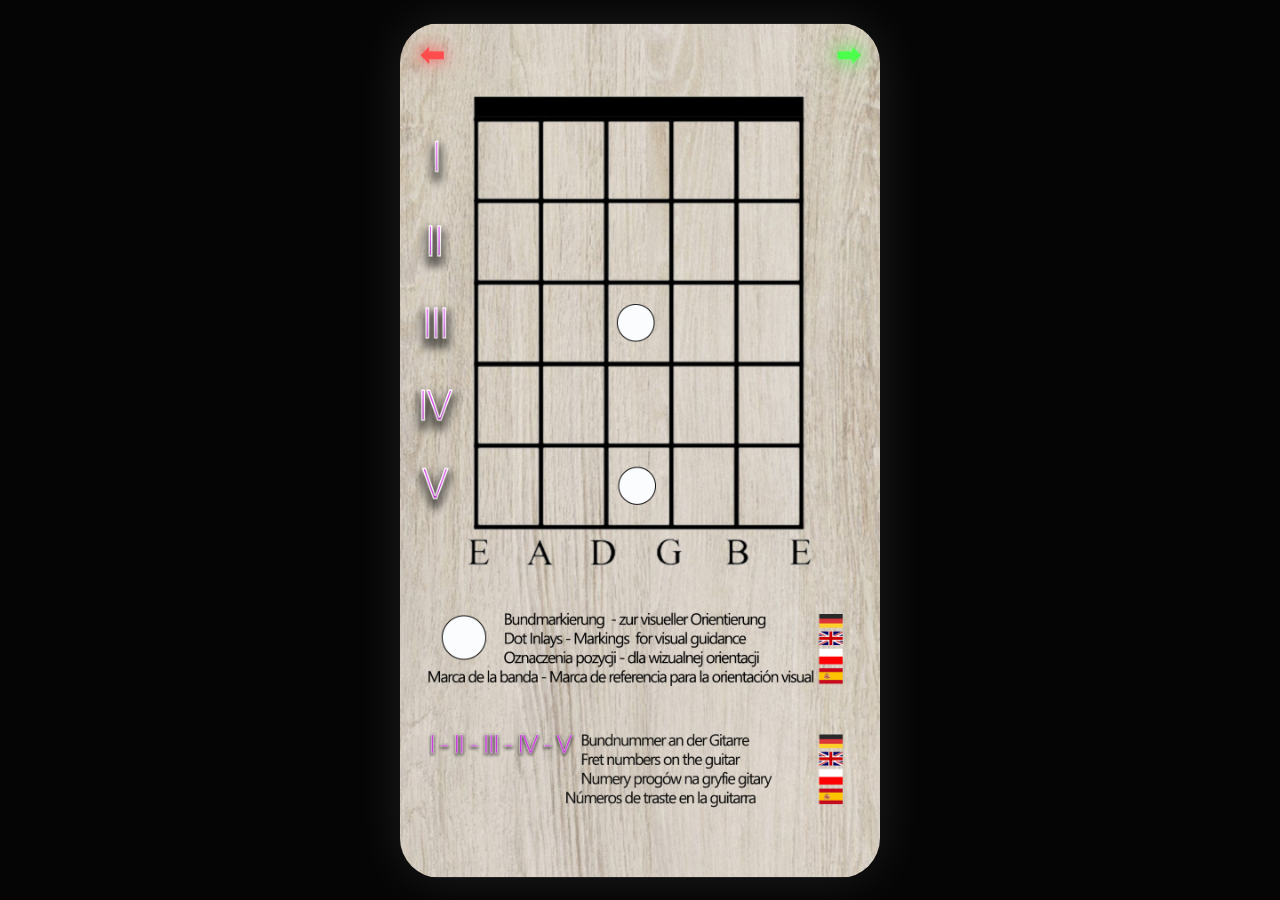
==== commit 70667276: "Phase 57: Optimized Carousel navigation and removed text labels from arrows" ====
--- a/Aufgabe 2.html
+++ b/Aufgabe 2.html
@@ -10,16 +10,14 @@
 <body>
     <div id="app" class="page-aufgabe2">
         <!-- Top Nav Arrows -->
-        <a href="Stimmung 2.html" class="top-nav-arrow top-nav-back">⬅</a>
-        <a href="Aufgabe 3.html" class="top-nav-arrow top-nav-next hidden" id="finish-btn">➡</a>
+        <a id="top-nav-back" class="top-nav-arrow top-nav-back">⬅</a>
+        <a id="top-nav-next" class="top-nav-arrow top-nav-next">➡</a>
 
         <!-- Carousel Container -->
         <div id="carousel-container">
-            <button id="prev-btn" class="nav-arrow left-arrow">◀</button>
             <div id="slides-wrapper">
                 <!-- Slides werden per JavaScript generiert -->
             </div>
-            <button id="next-btn" class="nav-arrow right-arrow">▶</button>
         </div>
     </div>
 
--- a/style.css
+++ b/style.css
@@ -61,7 +61,7 @@
 .top-nav-arrow {
     position: absolute;
     top: 15px;
-    font-size: 2.22rem; /* Dezents aber gut tippbar */
+    font-size: 1.8rem; /* Dezents aber gut tippbar */
     z-index: 1000;
     text-decoration: none;
     transition: all 0.3s ease;
@@ -96,6 +96,10 @@
 }
 
 /* --- Old Navigation Buttons (Hide if needed or keep for Hero) --- */
+.page-aufgabe2 .nav-arrow,
+#finish-btn {
+    display: none !important;
+}
 #start-menu-btn {
     position: absolute;
     bottom: 12%; /* Etwas höher geschoben */
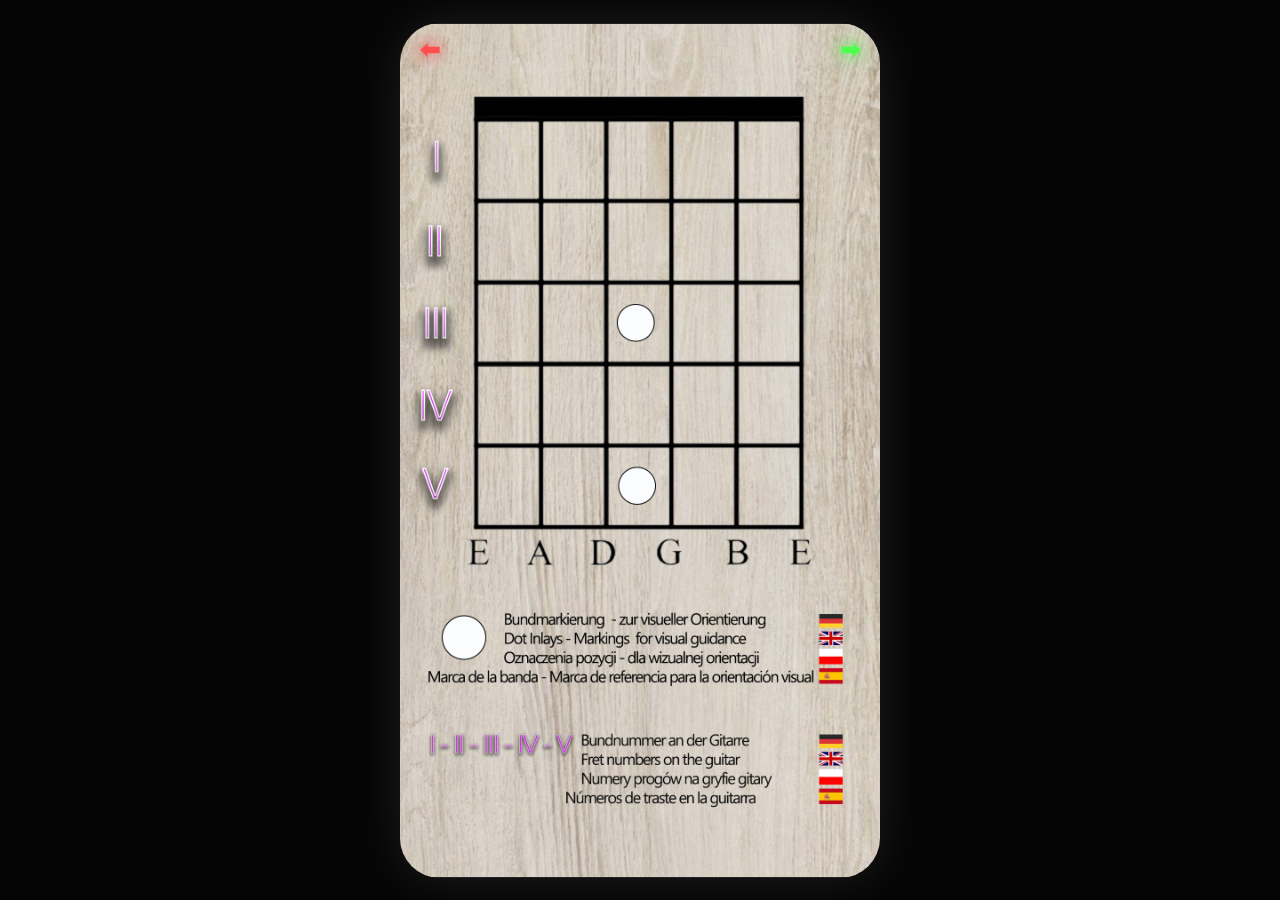
==== commit ed765437: "Add favicon link to all HTML files" ====
--- a/Aufgabe 2.html
+++ b/Aufgabe 2.html
@@ -5,6 +5,10 @@
     <meta name="viewport" content="width=device-width, initial-scale=1.0">
     <title>Little Guitar Academy - Aufgabe 2</title>
     <meta name="description" content="Lerne mehr über Gitarren.">
+    <meta name="theme-color" content="#1a1a2e">
+    <link rel="manifest" href="/manifest.json">
+    <link rel="icon" type="image/png" href="/icon-192.png">
+    <link rel="apple-touch-icon" href="/icon-192.png">
     <link rel="stylesheet" href="style.css">
 </head>
 <body>
--- a/style.css
+++ b/style.css
@@ -61,12 +61,13 @@
 .top-nav-arrow {
     position: absolute;
     top: 15px;
-    font-size: 1.8rem; /* Dezents aber gut tippbar */
+    font-size: 1.5rem; /* Einheitliche Größe auf allen Seiten */
     z-index: 1000;
     text-decoration: none;
     transition: all 0.3s ease;
     cursor: pointer;
     font-weight: bold;
+    line-height: 1; /* Verhindert unterschiedliche Höhen */
 }
 
 .top-nav-next {
@@ -102,10 +103,10 @@
 }
 #start-menu-btn {
     position: absolute;
-    bottom: 12%; /* Etwas höher geschoben */
+    bottom: 12%;
     left: 50%;
     transform: translateX(-50%);
-    padding: 10px 30px;
+    padding: 8px 20px;
     z-index: 100;
     display: inline-block;
     text-decoration: none;
@@ -115,12 +116,14 @@
     border: 2px solid rgba(255, 255, 255, 0.3);
     transition: all 0.3s ease;
     box-shadow: 0 5px 20px rgba(0, 0, 0, 0.5);
-    white-space: nowrap;
+    white-space: nowrap; /* Immer einzeilig! */
+    max-width: 90vw;
+    text-align: center;
 }
 
 #start-menu-btn .magic-text {
     margin: 0;
-    font-size: 1.5rem; /* Schrift verkleinert */
+    font-size: 1.2rem; /* Kompakter auf Desktop */
 }
 
 #start-menu-btn:hover {
@@ -128,6 +131,16 @@
     border-color: rgba(255, 255, 255, 0.8);
     transform: translateX(-50%) scale(1.05);
     box-shadow: 0 5px 30px rgba(255, 255, 255, 0.6);
+}
+
+/* Mobile Optimierung für den Start-Button */
+@media (max-width: 600px) {
+    #start-menu-btn .magic-text {
+        font-size: 0.95rem; /* Einzeilig auch auf kleinen Handys */
+    }
+    #start-menu-btn {
+        padding: 7px 16px;
+    }
 }
 
 /* --- Welcome Form (Hero Page) --- */
@@ -264,7 +277,7 @@
     transform: scale(1.05);
 }
 
-.next-btn, .gradient-btn, .submit-btn-light, .black-btn {
+.next-btn, .gradient-btn {
     display: none !important; /* Verstecken, da wir jetzt die Pfeile oben nutzen */
 }
 
@@ -523,8 +536,8 @@
     background-repeat: no-repeat;
     display: flex;
     justify-content: center;
-    align-items: flex-end; /* Button unten */
-    padding-bottom: 2%; /* Weniger Abstand, damit der Akkordname nicht verdeckt wird */
+    align-items: center; /* Zentriert für flexiblere Positionierung */
+    padding-bottom: 0;
     opacity: 0;
     transition: opacity 0.5s ease-in-out;
 }
@@ -570,17 +583,19 @@
 /* Play Chord Button (Magisch!) */
 .play-chord-btn {
     background: radial-gradient(circle, #ff66cc, #cc0066);
-    border: 3px solid #fff;
-    border-radius: 40px;
-    padding: 15px 40px;
+    border: 2px solid #fff;
+    border-radius: 30px;
+    padding: 8px 25px;
     color: white;
-    font-size: 2rem;
+    font-size: 1.2rem;
     font-weight: bold;
     cursor: pointer;
-    box-shadow: 0 0 20px #ff66cc, 0 8px 30px rgba(0,0,0,0.5);
+    box-shadow: 0 0 15px #ff66cc, 0 5px 20px rgba(0,0,0,0.5);
     transition: all 0.2s cubic-bezier(0.25, 0.8, 0.25, 1);
     z-index: 50;
-    text-shadow: 2px 2px 5px rgba(0,0,0,0.5);
+    text-shadow: 1px 1px 3px rgba(0,0,0,0.5);
+    align-self: flex-end; /* Button am unteren Rand des Slides */
+    margin-bottom: 12%; /* Mittig zwischen Akkordname und unterer Kante */
 }
 
 .play-chord-btn:hover {
@@ -891,21 +906,26 @@
 
 .submit-btn-light {
     width: 100%;
-    background: #222;
-    border: 2px solid #555;
+    background: rgba(255, 255, 255, 0.05); /* Subtiler & Sichtbar */
+    border: 1px solid rgba(255, 255, 255, 0.2);
     color: white;
-    padding: 12px;
+    padding: 14px;
     border-radius: 30px;
     font-weight: bold;
-    font-size: 1.1rem;
+    font-size: 0.95rem;
+    letter-spacing: 1.5px;
     cursor: pointer;
-    margin-bottom: 30px;
+    margin-bottom: 40px;
     transition: all 0.3s ease;
+    backdrop-filter: blur(5px);
+    text-shadow: 0 2px 4px rgba(0,0,0,0.3);
 }
 
 .submit-btn-light:hover {
-    background: #000;
-    border-color: #94845b;
+    background: rgba(255, 255, 255, 0.15);
+    border-color: rgba(255, 255, 255, 0.5);
+    box-shadow: 0 0 20px rgba(255, 255, 255, 0.1);
+    transform: translateY(-2px);
 }
 
 .privacy-section-styled {
@@ -1055,4 +1075,39 @@
     position: absolute;
     left: 0;
     font-size: 0.8rem;
+}
+
+/* --- Zentriertes Häuschen (Letzte Seite) --- */
+.home-btn-centered {
+    display: inline-block;
+    font-size: 2.2rem;
+    text-decoration: none;
+    padding: 10px 20px;
+    border-radius: 50%;
+    background: rgba(0, 0, 0, 0.4);
+    border: 2px solid rgba(76, 255, 76, 0.5);
+    box-shadow: 0 0 15px rgba(76, 255, 76, 0.4);
+    transition: all 0.3s ease;
+}
+
+.home-btn-centered:hover {
+    background: rgba(0, 0, 0, 0.6);
+    border-color: rgba(76, 255, 76, 0.9);
+    box-shadow: 0 0 25px rgba(76, 255, 76, 0.7);
+    transform: scale(1.1);
+}
+
+/* --- Mobile Optimierungen --- */
+@media (max-width: 600px) {
+    /* PLAY Button auf Handys weiter nach unten rücken (unter die Tonart-Bezeichnung) */
+    .play-chord-btn {
+        margin-bottom: 0%; 
+        transform: translateY(50%); /* Noch weiter nach unten verschieben */
+    }
+
+    /* Pfeile auf Handys größer und konsistent machen */
+    .top-nav-arrow {
+        font-size: 2.2rem;
+        top: 10px;
+    }
 }
